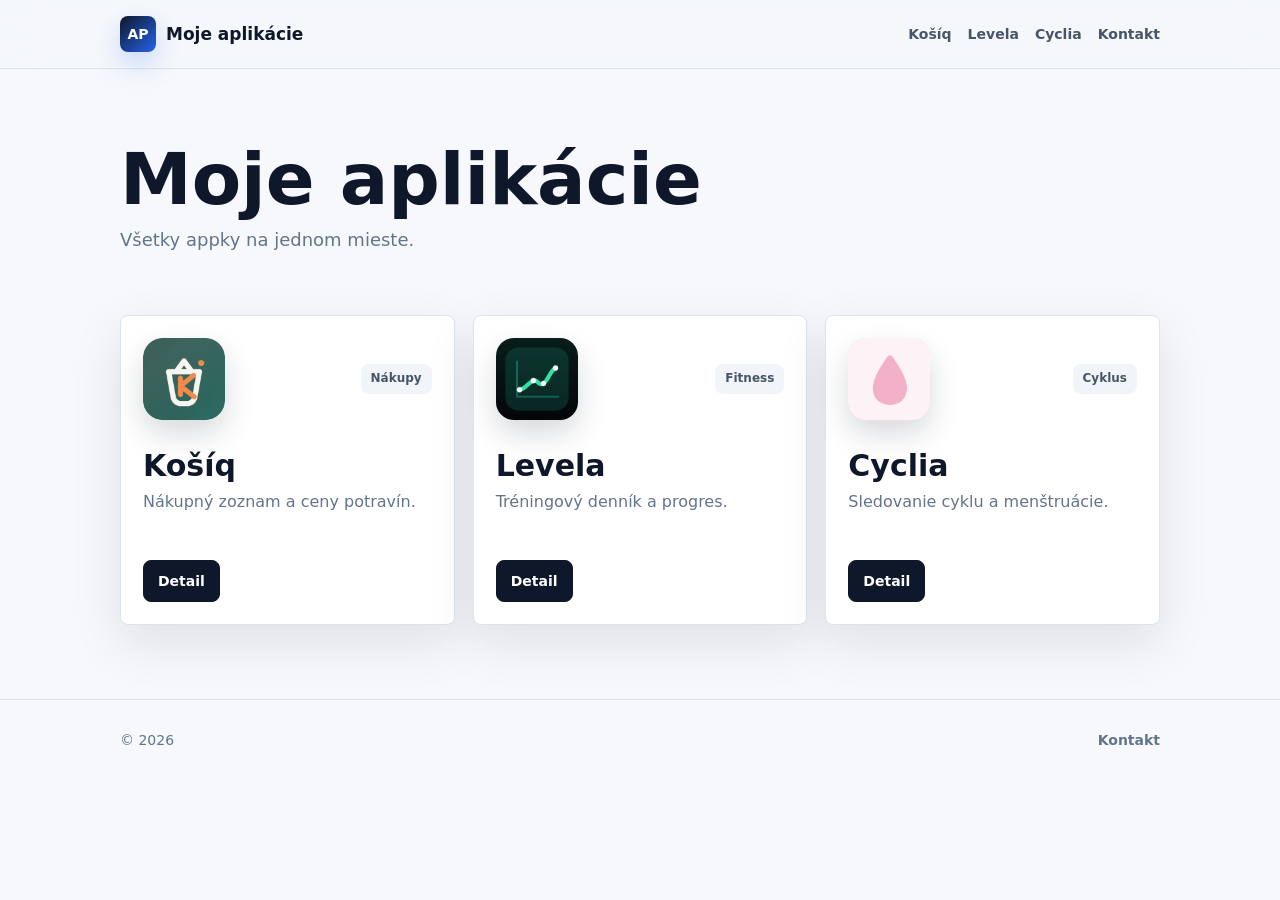
==== index.html @ 38c7a577 "initial commit" ====
<!doctype html>
<html lang="sk">
<head>
  <meta charset="utf-8">
  <meta name="viewport" content="width=device-width, initial-scale=1">
  <title>Moje aplikácie</title>
  <meta name="description" content="Prehľad aplikácií Košíq, Levela a Cyclia.">
  <meta name="theme-color" content="#0f172a">
  <style>
    :root {
      color-scheme: light;
      --bg: #f6f8fb;
      --card: #ffffff;
      --ink: #0f172a;
      --muted: #64748b;
      --line: #dbe3ee;
      --blue: #2563eb;
      --shadow: 0 18px 50px rgba(15, 23, 42, .10);
      --radius: 8px;
      --container: 1040px;
    }

    * {
      box-sizing: border-box;
    }

    html {
      scroll-behavior: smooth;
    }

    body {
      margin: 0;
      font-family: Inter, ui-sans-serif, system-ui, -apple-system, BlinkMacSystemFont, "Segoe UI", sans-serif;
      color: var(--ink);
      background: var(--bg);
      line-height: 1.45;
      letter-spacing: 0;
    }

    a {
      color: inherit;
      text-decoration: none;
    }

    img {
      display: block;
      max-width: 100%;
    }

    .container {
      width: min(var(--container), calc(100% - 40px));
      margin: 0 auto;
    }

    .header {
      border-bottom: 1px solid var(--line);
      background: rgba(246, 248, 251, .9);
      backdrop-filter: blur(16px);
      position: sticky;
      top: 0;
      z-index: 10;
    }

    .nav {
      min-height: 68px;
      display: flex;
      align-items: center;
      justify-content: space-between;
      gap: 20px;
    }

    .brand {
      display: inline-flex;
      align-items: center;
      gap: 10px;
      font-weight: 850;
      font-size: 17px;
    }

    .brand-mark {
      display: grid;
      place-items: center;
      width: 36px;
      height: 36px;
      border-radius: var(--radius);
      color: #fff;
      background: linear-gradient(135deg, #0f172a, #2563eb);
      font-size: 14px;
      box-shadow: 0 12px 28px rgba(37, 99, 235, .24);
    }

    .nav-links {
      display: flex;
      align-items: center;
      gap: 16px;
      color: #475569;
      font-size: 14px;
      font-weight: 750;
    }

    .nav-links a:hover,
    .nav-links a:focus-visible {
      color: var(--ink);
    }

    .hero {
      padding: 74px 0 36px;
    }

    h1,
    h2,
    h3,
    p {
      margin-top: 0;
    }

    h1 {
      margin-bottom: 12px;
      font-size: clamp(42px, 7vw, 72px);
      line-height: 1;
      letter-spacing: 0;
    }

    .lead {
      max-width: 560px;
      margin-bottom: 0;
      color: var(--muted);
      font-size: 18px;
    }

    .apps {
      padding: 26px 0 74px;
    }

    .grid {
      display: grid;
      grid-template-columns: repeat(3, minmax(0, 1fr));
      gap: 18px;
    }

    .app-card {
      min-height: 310px;
      display: flex;
      flex-direction: column;
      padding: 22px;
      border: 1px solid var(--line);
      border-radius: var(--radius);
      background: var(--card);
      box-shadow: var(--shadow);
    }

    .app-card:hover {
      transform: translateY(-2px);
      transition: transform .18s ease;
    }

    .app-top {
      display: flex;
      align-items: center;
      justify-content: space-between;
      gap: 16px;
      margin-bottom: 30px;
    }

    .icon {
      width: 82px;
      height: 82px;
      border-radius: 18px;
      overflow: hidden;
      flex: 0 0 auto;
      background: #e2e8f0;
      box-shadow: 0 14px 30px rgba(15, 23, 42, .16);
    }

    .icon img {
      width: 100%;
      height: 100%;
      object-fit: cover;
    }

    .tag {
      min-height: 30px;
      display: inline-flex;
      align-items: center;
      padding: 0 10px;
      border-radius: var(--radius);
      background: #f1f5f9;
      color: #475569;
      font-size: 12px;
      font-weight: 850;
    }

    h2 {
      margin-bottom: 8px;
      font-size: 30px;
      line-height: 1.08;
      letter-spacing: 0;
    }

    .app-card p {
      margin-bottom: 22px;
      color: var(--muted);
    }

    .actions {
      display: flex;
      flex-wrap: wrap;
      gap: 10px;
      margin-top: auto;
    }

    .button {
      min-height: 42px;
      display: inline-flex;
      align-items: center;
      justify-content: center;
      padding: 0 14px;
      border-radius: var(--radius);
      border: 1px solid var(--line);
      background: #fff;
      color: var(--ink);
      font-weight: 850;
      font-size: 14px;
    }

    .button.primary {
      border-color: var(--ink);
      background: var(--ink);
      color: #fff;
    }

    .button:hover,
    .button:focus-visible {
      border-color: #94a3b8;
    }

    .footer {
      padding: 30px 0;
      border-top: 1px solid var(--line);
      color: var(--muted);
      font-size: 14px;
    }

    .footer-row {
      display: flex;
      align-items: center;
      justify-content: space-between;
      gap: 16px;
    }

    .footer-links {
      display: flex;
      flex-wrap: wrap;
      gap: 14px;
      font-weight: 750;
    }

    @media (max-width: 880px) {
      .grid {
        grid-template-columns: 1fr;
      }
    }

    @media (max-width: 620px) {
      .nav {
        align-items: flex-start;
        flex-direction: column;
        padding: 15px 0;
      }

      .nav-links {
        width: 100%;
        overflow-x: auto;
        padding-bottom: 2px;
      }

      .hero {
        padding-top: 52px;
      }

      .app-card {
        min-height: 0;
      }

      .footer-row {
        align-items: flex-start;
        flex-direction: column;
      }
    }
  </style>
</head>
<body>
  <header class="header">
    <div class="container nav">
      <a class="brand" href="#top" aria-label="Domov">
        <span class="brand-mark">AP</span>
        <span>Moje aplikácie</span>
      </a>
      <nav class="nav-links" aria-label="Navigacia">
        <a href="#kosiq">Košíq</a>
        <a href="#levela">Levela</a>
        <a href="#cyclia">Cyclia</a>
        <a href="mailto:lukas.bakuliak@gmail.com">Kontakt</a>
      </nav>
    </div>
  </header>

  <main id="top">
    <section class="hero">
      <div class="container">
        <h1>Moje aplikácie</h1>
        <p class="lead">Všetky appky na jednom mieste.</p>
      </div>
    </section>

    <section class="apps">
      <div class="container grid">
        <article class="app-card" id="kosiq">
          <div class="app-top">
            <span class="icon"><img src="kosiq/assets/icon-ios-1024.png" alt="Ikona aplikacie Košíq"></span>
            <span class="tag">Nákupy</span>
          </div>
          <h2>Košíq</h2>
          <p>Nákupný zoznam a ceny potravín.</p>
          <div class="actions">
            <a class="button primary" href="kosiq/index_kosiq.html">Detail</a>
          </div>
        </article>

        <article class="app-card" id="levela">
          <div class="app-top">
            <span class="icon"><img src="levela/assets/icon-ios-1024.png" alt="Ikona aplikacie Levela"></span>
            <span class="tag">Fitness</span>
          </div>
          <h2>Levela</h2>
          <p>Tréningový denník a progres.</p>
          <div class="actions">
            <a class="button primary" href="levela/index_levela.html">Detail</a>
          </div>
        </article>

        <article class="app-card" id="cyclia">
          <div class="app-top">
            <span class="icon"><img src="cyclia/assets/icon-ios-512.jpg" alt="Ikona aplikacie Cyclia"></span>
            <span class="tag">Cyklus</span>
          </div>
          <h2>Cyclia</h2>
          <p>Sledovanie cyklu a menštruácie.</p>
          <div class="actions">
            <a class="button primary" href="cyclia/index.html">Detail</a>
          </div>
        </article>
      </div>
    </section>
  </main>

  <footer class="footer">
    <div class="container footer-row">
      <div>© 2026</div>
      <div class="footer-links">
        <a href="mailto:lukas.bakuliak@gmail.com">Kontakt</a>
      </div>
    </div>
  </footer>
</body>
</html>
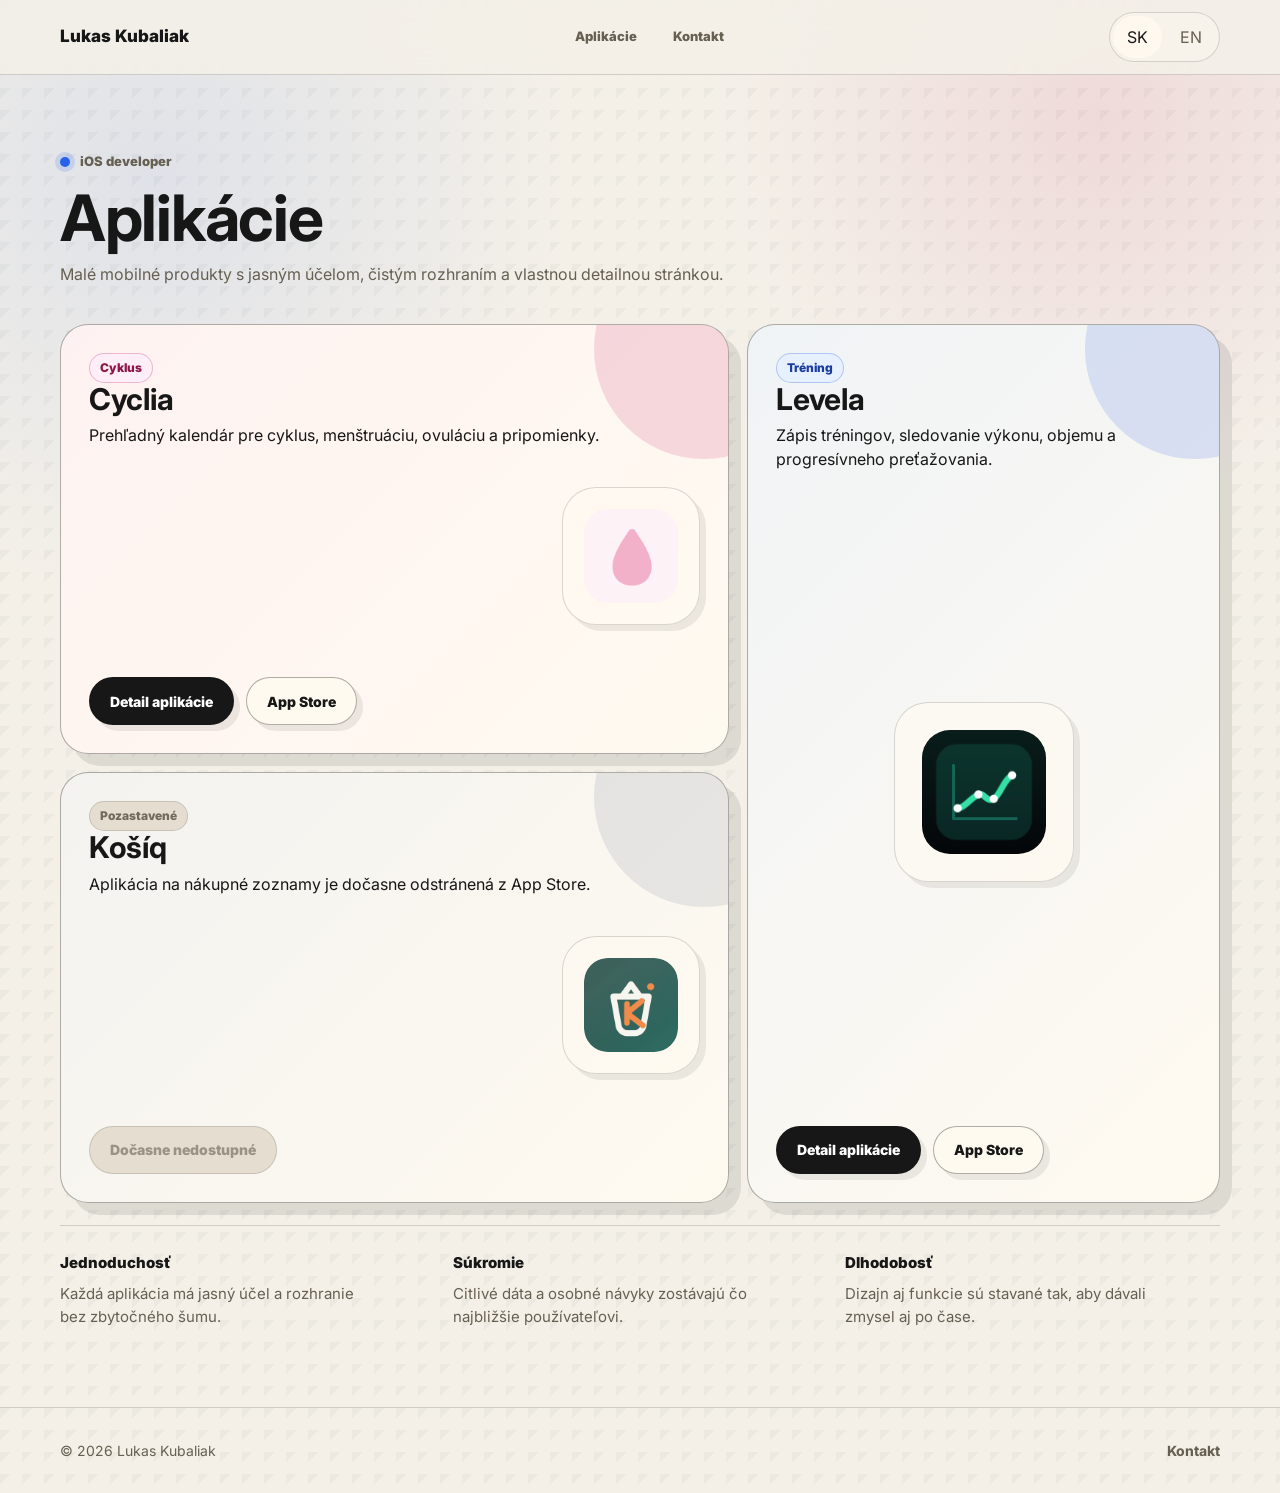
==== commit 0edd07a9: "re ui" ====
--- a/index.html
+++ b/index.html
@@ -3,364 +3,107 @@
 <head>
   <meta charset="utf-8">
   <meta name="viewport" content="width=device-width, initial-scale=1">
-  <title>Moje aplikácie</title>
-  <meta name="description" content="Prehľad aplikácií Košíq, Levela a Cyclia.">
-  <meta name="theme-color" content="#0f172a">
-  <style>
-    :root {
-      color-scheme: light;
-      --bg: #f6f8fb;
-      --card: #ffffff;
-      --ink: #0f172a;
-      --muted: #64748b;
-      --line: #dbe3ee;
-      --blue: #2563eb;
-      --shadow: 0 18px 50px rgba(15, 23, 42, .10);
-      --radius: 8px;
-      --container: 1040px;
-    }
-
-    * {
-      box-sizing: border-box;
-    }
-
-    html {
-      scroll-behavior: smooth;
-    }
-
-    body {
-      margin: 0;
-      font-family: Inter, ui-sans-serif, system-ui, -apple-system, BlinkMacSystemFont, "Segoe UI", sans-serif;
-      color: var(--ink);
-      background: var(--bg);
-      line-height: 1.45;
-      letter-spacing: 0;
-    }
-
-    a {
-      color: inherit;
-      text-decoration: none;
-    }
-
-    img {
-      display: block;
-      max-width: 100%;
-    }
-
-    .container {
-      width: min(var(--container), calc(100% - 40px));
-      margin: 0 auto;
-    }
-
-    .header {
-      border-bottom: 1px solid var(--line);
-      background: rgba(246, 248, 251, .9);
-      backdrop-filter: blur(16px);
-      position: sticky;
-      top: 0;
-      z-index: 10;
-    }
-
-    .nav {
-      min-height: 68px;
-      display: flex;
-      align-items: center;
-      justify-content: space-between;
-      gap: 20px;
-    }
-
-    .brand {
-      display: inline-flex;
-      align-items: center;
-      gap: 10px;
-      font-weight: 850;
-      font-size: 17px;
-    }
-
-    .brand-mark {
-      display: grid;
-      place-items: center;
-      width: 36px;
-      height: 36px;
-      border-radius: var(--radius);
-      color: #fff;
-      background: linear-gradient(135deg, #0f172a, #2563eb);
-      font-size: 14px;
-      box-shadow: 0 12px 28px rgba(37, 99, 235, .24);
-    }
-
-    .nav-links {
-      display: flex;
-      align-items: center;
-      gap: 16px;
-      color: #475569;
-      font-size: 14px;
-      font-weight: 750;
-    }
-
-    .nav-links a:hover,
-    .nav-links a:focus-visible {
-      color: var(--ink);
-    }
-
-    .hero {
-      padding: 74px 0 36px;
-    }
-
-    h1,
-    h2,
-    h3,
-    p {
-      margin-top: 0;
-    }
-
-    h1 {
-      margin-bottom: 12px;
-      font-size: clamp(42px, 7vw, 72px);
-      line-height: 1;
-      letter-spacing: 0;
-    }
-
-    .lead {
-      max-width: 560px;
-      margin-bottom: 0;
-      color: var(--muted);
-      font-size: 18px;
-    }
-
-    .apps {
-      padding: 26px 0 74px;
-    }
-
-    .grid {
-      display: grid;
-      grid-template-columns: repeat(3, minmax(0, 1fr));
-      gap: 18px;
-    }
-
-    .app-card {
-      min-height: 310px;
-      display: flex;
-      flex-direction: column;
-      padding: 22px;
-      border: 1px solid var(--line);
-      border-radius: var(--radius);
-      background: var(--card);
-      box-shadow: var(--shadow);
-    }
-
-    .app-card:hover {
-      transform: translateY(-2px);
-      transition: transform .18s ease;
-    }
-
-    .app-top {
-      display: flex;
-      align-items: center;
-      justify-content: space-between;
-      gap: 16px;
-      margin-bottom: 30px;
-    }
-
-    .icon {
-      width: 82px;
-      height: 82px;
-      border-radius: 18px;
-      overflow: hidden;
-      flex: 0 0 auto;
-      background: #e2e8f0;
-      box-shadow: 0 14px 30px rgba(15, 23, 42, .16);
-    }
-
-    .icon img {
-      width: 100%;
-      height: 100%;
-      object-fit: cover;
-    }
-
-    .tag {
-      min-height: 30px;
-      display: inline-flex;
-      align-items: center;
-      padding: 0 10px;
-      border-radius: var(--radius);
-      background: #f1f5f9;
-      color: #475569;
-      font-size: 12px;
-      font-weight: 850;
-    }
-
-    h2 {
-      margin-bottom: 8px;
-      font-size: 30px;
-      line-height: 1.08;
-      letter-spacing: 0;
-    }
-
-    .app-card p {
-      margin-bottom: 22px;
-      color: var(--muted);
-    }
-
-    .actions {
-      display: flex;
-      flex-wrap: wrap;
-      gap: 10px;
-      margin-top: auto;
-    }
-
-    .button {
-      min-height: 42px;
-      display: inline-flex;
-      align-items: center;
-      justify-content: center;
-      padding: 0 14px;
-      border-radius: var(--radius);
-      border: 1px solid var(--line);
-      background: #fff;
-      color: var(--ink);
-      font-weight: 850;
-      font-size: 14px;
-    }
-
-    .button.primary {
-      border-color: var(--ink);
-      background: var(--ink);
-      color: #fff;
-    }
-
-    .button:hover,
-    .button:focus-visible {
-      border-color: #94a3b8;
-    }
-
-    .footer {
-      padding: 30px 0;
-      border-top: 1px solid var(--line);
-      color: var(--muted);
-      font-size: 14px;
-    }
-
-    .footer-row {
-      display: flex;
-      align-items: center;
-      justify-content: space-between;
-      gap: 16px;
-    }
-
-    .footer-links {
-      display: flex;
-      flex-wrap: wrap;
-      gap: 14px;
-      font-weight: 750;
-    }
-
-    @media (max-width: 880px) {
-      .grid {
-        grid-template-columns: 1fr;
-      }
-    }
-
-    @media (max-width: 620px) {
-      .nav {
-        align-items: flex-start;
-        flex-direction: column;
-        padding: 15px 0;
-      }
-
-      .nav-links {
-        width: 100%;
-        overflow-x: auto;
-        padding-bottom: 2px;
-      }
-
-      .hero {
-        padding-top: 52px;
-      }
-
-      .app-card {
-        min-height: 0;
-      }
-
-      .footer-row {
-        align-items: flex-start;
-        flex-direction: column;
-      }
-    }
-  </style>
+  <title>Aplikácie | Lukas Kubaliak</title>
+  <meta name="description" content="Prehľad iOS aplikácií Cyclia, Levela a Košíq od Lukasa Kubaliaka.">
+  <meta name="theme-color" content="#F4F0E8">
+  <link rel="icon" href="cyclia/assets/icon-ios-512.jpg" type="image/jpeg">
+  <link rel="preconnect" href="https://fonts.googleapis.com">
+  <link rel="preconnect" href="https://fonts.gstatic.com" crossorigin>
+  <link href="https://fonts.googleapis.com/css2?family=Inter:wght@450;550;650;750;850&amp;display=swap" rel="stylesheet">
+  <link rel="stylesheet" href="assets/site.css">
 </head>
 <body>
-  <header class="header">
+  <header class="site-header">
     <div class="container nav">
       <a class="brand" href="#top" aria-label="Domov">
-        <span class="brand-mark">AP</span>
-        <span>Moje aplikácie</span>
+        <span>Lukas Kubaliak</span>
       </a>
-      <nav class="nav-links" aria-label="Navigacia">
-        <a href="#kosiq">Košíq</a>
-        <a href="#levela">Levela</a>
-        <a href="#cyclia">Cyclia</a>
+      <nav class="nav-links" aria-label="Hlavná navigácia">
+        <a href="#apps">Aplikácie</a>
         <a href="mailto:lukas.bakuliak@gmail.com">Kontakt</a>
       </nav>
+      <div class="language-switch" aria-label="Výber jazyka">
+        <button type="button" data-lang="sk">SK</button>
+        <button type="button" data-lang="en">EN</button>
+      </div>
     </div>
   </header>
 
   <main id="top">
-    <section class="hero">
+    <section class="section" id="apps">
       <div class="container">
-        <h1>Moje aplikácie</h1>
-        <p class="lead">Všetky appky na jednom mieste.</p>
-      </div>
-    </section>
+        <div class="section-head">
+          <p class="section-kicker">iOS developer</p>
+          <h2>Aplikácie</h2>
+          <p>Malé mobilné produkty s jasným účelom, čistým rozhraním a vlastnou detailnou stránkou.</p>
+        </div>
 
-    <section class="apps">
-      <div class="container grid">
-        <article class="app-card" id="kosiq">
-          <div class="app-top">
-            <span class="icon"><img src="kosiq/assets/icon-ios-1024.png" alt="Ikona aplikacie Košíq"></span>
-            <span class="tag">Nákupy</span>
-          </div>
-          <h2>Košíq</h2>
-          <p>Nákupný zoznam a ceny potravín.</p>
-          <div class="actions">
-            <a class="button primary" href="kosiq/index_kosiq.html">Detail</a>
-          </div>
-        </article>
+        <div class="app-map">
+          <article class="app-tile tile-large" style="--app:#be185d;--app-soft:#fce7f3">
+            <div>
+              <span class="badge">Cyklus</span>
+              <h3>Cyclia</h3>
+              <p>Prehľadný kalendár pre cyklus, menštruáciu, ovuláciu a pripomienky.</p>
+            </div>
+            <div class="tile-icon"><img src="cyclia/assets/icon-ios-512.jpg" alt=""></div>
+            <div class="actions">
+              <a class="button primary" href="cyclia/index.html">Detail aplikácie</a>
+              <a class="button" href="https://apps.apple.com/app/cyclia/6759656776">App Store</a>
+            </div>
+          </article>
 
-        <article class="app-card" id="levela">
-          <div class="app-top">
-            <span class="icon"><img src="levela/assets/icon-ios-1024.png" alt="Ikona aplikacie Levela"></span>
-            <span class="tag">Fitness</span>
-          </div>
-          <h2>Levela</h2>
-          <p>Tréningový denník a progres.</p>
-          <div class="actions">
-            <a class="button primary" href="levela/index_levela.html">Detail</a>
-          </div>
-        </article>
+          <article class="app-tile tile-tall" style="--app:#1d4ed8;--app-soft:#dbeafe">
+            <div>
+              <span class="badge">Tréning</span>
+              <h3>Levela</h3>
+              <p>Zápis tréningov, sledovanie výkonu, objemu a progresívneho preťažovania.</p>
+            </div>
+            <div class="tile-icon"><img src="levela/assets/icon-ios-1024.png" alt=""></div>
+            <div class="actions">
+              <a class="button primary" href="levela/index_levela.html">Detail aplikácie</a>
+              <a class="button" href="https://apps.apple.com/sk/app/levela-gym-progress-tracker/id6780174826">App Store</a>
+            </div>
+          </article>
 
-        <article class="app-card" id="cyclia">
-          <div class="app-top">
-            <span class="icon"><img src="cyclia/assets/icon-ios-512.jpg" alt="Ikona aplikacie Cyclia"></span>
-            <span class="tag">Cyklus</span>
-          </div>
-          <h2>Cyclia</h2>
-          <p>Sledovanie cyklu a menštruácie.</p>
-          <div class="actions">
-            <a class="button primary" href="cyclia/index.html">Detail</a>
-          </div>
-        </article>
+          <article class="app-tile tile-paused disabled" style="--app:#64748b;--app-soft:#e2e8f0">
+            <div>
+              <span class="badge neutral">Pozastavené</span>
+              <h3>Košíq</h3>
+              <p>Aplikácia na nákupné zoznamy je dočasne odstránená z App Store.</p>
+            </div>
+            <div class="tile-icon"><img src="kosiq/assets/icon-ios-1024.png" alt=""></div>
+            <div class="actions">
+              <span class="button disabled" aria-disabled="true">Dočasne nedostupné</span>
+            </div>
+          </article>
+        </div>
+
+        <div class="approach-strip" aria-label="Prístup">
+          <article>
+            <span>Jednoduchosť</span>
+            <p>Každá aplikácia má jasný účel a rozhranie bez zbytočného šumu.</p>
+          </article>
+          <article>
+            <span>Súkromie</span>
+            <p>Citlivé dáta a osobné návyky zostávajú čo najbližšie používateľovi.</p>
+          </article>
+          <article>
+            <span>Dlhodobosť</span>
+            <p>Dizajn aj funkcie sú stavané tak, aby dávali zmysel aj po čase.</p>
+          </article>
+        </div>
       </div>
     </section>
   </main>
 
-  <footer class="footer">
+  <footer class="site-footer">
     <div class="container footer-row">
-      <div>© 2026</div>
+      <div>© 2026 Lukas Kubaliak</div>
       <div class="footer-links">
         <a href="mailto:lukas.bakuliak@gmail.com">Kontakt</a>
       </div>
     </div>
   </footer>
+  <script src="assets/i18n.js?v=2"></script>
 </body>
 </html>
--- a/assets/site.css
+++ b/assets/site.css
@@ -0,0 +1,1124 @@
+:root {
+  color-scheme: light;
+  --bg: #f4f0e8;
+  --surface: #fffaf0;
+  --surface-soft: #ebe5d8;
+  --ink: #171717;
+  --muted: #666052;
+  --line: rgba(23, 23, 23, .16);
+  --line-strong: rgba(23, 23, 23, .34);
+  --primary: #171717;
+  --accent: #2563eb;
+  --accent-soft: #dbeafe;
+  --shadow: 12px 12px 0 rgba(23, 23, 23, .10);
+  --shadow-soft: 6px 6px 0 rgba(23, 23, 23, .08);
+  --radius: 18px;
+  --container: 1160px;
+  --app: #2563eb;
+  --app-soft: #dbeafe;
+}
+
+* {
+  box-sizing: border-box;
+}
+
+html {
+  scroll-behavior: smooth;
+}
+
+body {
+  margin: 0;
+  font-family: Inter, ui-sans-serif, system-ui, -apple-system, BlinkMacSystemFont, "Segoe UI", sans-serif;
+  color: var(--ink);
+  background:
+    radial-gradient(circle at 12% 12%, rgba(37, 99, 235, .10), transparent 26rem),
+    radial-gradient(circle at 86% 8%, rgba(190, 24, 93, .10), transparent 24rem),
+    linear-gradient(135deg, rgba(23, 23, 23, .035) 25%, transparent 25%) 0 0 / 22px 22px,
+    var(--bg);
+  line-height: 1.5;
+  letter-spacing: 0;
+  -webkit-font-smoothing: antialiased;
+}
+
+a {
+  color: inherit;
+  text-decoration: none;
+}
+
+img {
+  display: block;
+  max-width: 100%;
+}
+
+h1,
+h2,
+h3,
+p {
+  margin-top: 0;
+}
+
+.container {
+  width: min(var(--container), calc(100% - 40px));
+  margin: 0 auto;
+}
+
+.site-header {
+  position: sticky;
+  top: 0;
+  z-index: 20;
+  border-bottom: 1px solid var(--line);
+  background: rgba(244, 240, 232, .86);
+  backdrop-filter: blur(18px);
+}
+
+.nav {
+  min-height: 74px;
+  display: flex;
+  align-items: center;
+  justify-content: space-between;
+  gap: 24px;
+}
+
+.brand {
+  display: inline-flex;
+  align-items: center;
+  gap: 12px;
+  font-size: 17px;
+  font-weight: 850;
+}
+
+.brand-mark,
+.brand-icon {
+  display: grid;
+  place-items: center;
+  width: 40px;
+  height: 40px;
+  border: 1px solid var(--line-strong);
+  border-radius: 14px;
+  background: var(--surface);
+  color: var(--ink);
+  box-shadow: var(--shadow-soft);
+  font-size: 13px;
+  font-weight: 850;
+  overflow: hidden;
+}
+
+.brand-icon img {
+  width: 100%;
+  height: 100%;
+  object-fit: cover;
+}
+
+.nav-links {
+  display: flex;
+  align-items: center;
+  gap: 8px;
+  color: var(--muted);
+  font-size: 13px;
+  font-weight: 850;
+}
+
+.nav-links a,
+.lang a,
+.language-switch button {
+  min-height: 42px;
+  display: inline-flex;
+  align-items: center;
+  justify-content: center;
+  padding: 0 14px;
+  border-radius: 999px;
+}
+
+.nav-links a:hover,
+.nav-links a:focus-visible,
+.lang a:hover,
+.lang a:focus-visible,
+.lang a.active,
+.language-switch button:hover,
+.language-switch button:focus-visible,
+.language-switch button.active {
+  background: rgba(255, 250, 240, .72);
+  color: var(--ink);
+  outline: none;
+}
+
+.nav-cta {
+  border: 1px solid var(--line-strong);
+  background: var(--ink) !important;
+  color: #fff !important;
+  box-shadow: var(--shadow-soft);
+}
+
+.lang {
+  display: inline-flex;
+  align-items: center;
+  gap: 4px;
+  color: var(--muted);
+  font-size: 13px;
+  font-weight: 850;
+}
+
+.language-switch {
+  display: inline-flex;
+  align-items: center;
+  gap: 4px;
+  padding: 3px;
+  border: 1px solid var(--line);
+  border-radius: 999px;
+  background: rgba(255, 250, 240, .44);
+}
+
+.language-switch button {
+  cursor: pointer;
+  border: 0;
+  background: transparent;
+  color: var(--muted);
+  font: inherit;
+}
+
+.hero,
+.section,
+.final-section {
+  padding: 74px 0;
+}
+
+.hero-grid,
+.split {
+  display: grid;
+  grid-template-columns: minmax(0, 1fr) minmax(340px, .86fr);
+  align-items: center;
+  gap: 56px;
+}
+
+.hero-intro {
+  display: grid;
+  grid-template-columns: auto minmax(240px, 520px) auto;
+  align-items: center;
+  gap: 22px;
+  margin-bottom: 36px;
+  padding: 14px;
+  border: 1px solid var(--line);
+  border-radius: 999px;
+  background: rgba(255, 250, 240, .62);
+}
+
+.hero-intro p {
+  margin: 0;
+  color: var(--muted);
+  font-size: 15px;
+  font-weight: 650;
+}
+
+.hero-intro .actions {
+  margin-top: 0;
+  justify-content: flex-end;
+}
+
+.app-orbit {
+  display: grid;
+  grid-template-columns: repeat(12, 1fr);
+  gap: 16px;
+  align-items: stretch;
+}
+
+.orbit-card {
+  position: relative;
+  min-height: 180px;
+  display: flex;
+  flex-direction: column;
+  justify-content: space-between;
+  padding: 20px;
+  border: 1px solid var(--line-strong);
+  border-radius: 28px;
+  background:
+    radial-gradient(circle at 86% 10%, color-mix(in srgb, var(--app) 13%, transparent), transparent 9rem),
+    var(--surface);
+  box-shadow: var(--shadow-soft);
+}
+
+.orbit-card::after {
+  content: "";
+  position: absolute;
+  inset: 12px;
+  border: 1px dashed rgba(23, 23, 23, .12);
+  border-radius: 21px;
+  pointer-events: none;
+}
+
+.orbit-cyclia {
+  grid-column: 1 / span 5;
+}
+
+.orbit-levela {
+  grid-column: 6 / span 4;
+  margin-top: 34px;
+}
+
+.orbit-kosiq {
+  grid-column: 10 / span 3;
+  margin-top: -18px;
+}
+
+.orbit-card.is-paused {
+  background: rgba(229, 222, 208, .68);
+}
+
+.orbit-index {
+  color: color-mix(in srgb, var(--app) 68%, var(--ink));
+  font-size: 13px;
+  font-weight: 850;
+}
+
+.orbit-main {
+  display: flex;
+  align-items: center;
+  gap: 14px;
+  margin: 18px 0;
+}
+
+.orbit-main h3 {
+  margin-bottom: 2px;
+  font-size: 28px;
+}
+
+.orbit-main p {
+  margin: 0;
+  color: var(--muted);
+  font-size: 14px;
+  font-weight: 650;
+}
+
+.eyebrow {
+  display: inline-flex;
+  align-items: center;
+  min-height: 34px;
+  padding: 0 12px;
+  border: 1px solid color-mix(in srgb, var(--app) 35%, var(--line));
+  border-radius: 999px;
+  background: color-mix(in srgb, var(--app-soft) 75%, #fff);
+  color: color-mix(in srgb, var(--app) 72%, #111);
+  font-size: 13px;
+  font-weight: 850;
+}
+
+h1 {
+  max-width: 760px;
+  margin: 18px 0 18px;
+  font-size: clamp(44px, 6.6vw, 80px);
+  line-height: .96;
+  letter-spacing: -.02em;
+}
+
+body > main > .hero:first-child h1 {
+  text-wrap: balance;
+}
+
+h2 {
+  margin-bottom: 12px;
+  font-size: clamp(34px, 5vw, 64px);
+  line-height: 1;
+  letter-spacing: -.02em;
+}
+
+h3 {
+  margin-bottom: 8px;
+  font-size: 30px;
+  line-height: 1.08;
+  letter-spacing: -.01em;
+}
+
+.lead,
+.section-head p,
+.card p,
+.muted {
+  color: var(--muted);
+}
+
+.lead {
+  max-width: 640px;
+  margin-bottom: 0;
+  font-size: clamp(18px, 2vw, 22px);
+  line-height: 1.5;
+}
+
+.actions {
+  display: flex;
+  flex-wrap: wrap;
+  align-items: center;
+  gap: 12px;
+  margin-top: 28px;
+}
+
+.button {
+  min-height: 48px;
+  display: inline-flex;
+  align-items: center;
+  justify-content: center;
+  gap: 8px;
+  padding: 0 20px;
+  border: 1px solid var(--line-strong);
+  border-radius: 999px;
+  background: var(--surface);
+  color: var(--ink);
+  font-size: 14px;
+  font-weight: 850;
+  box-shadow: var(--shadow-soft);
+  transition: transform .18s ease, box-shadow .18s ease, background .18s ease;
+}
+
+.button:hover,
+.button:focus-visible {
+  transform: translate(-2px, -2px);
+  box-shadow: 9px 9px 0 rgba(23, 23, 23, .12);
+  outline: none;
+}
+
+.button.primary {
+  background: var(--ink);
+  color: #fff;
+}
+
+.button.disabled,
+.button[aria-disabled="true"] {
+  cursor: not-allowed;
+  border-color: rgba(23, 23, 23, .14);
+  background: #e5ded0;
+  color: #9a9282;
+  box-shadow: none;
+}
+
+.button.disabled:hover,
+.button[aria-disabled="true"]:hover {
+  transform: none;
+  box-shadow: none;
+}
+
+.section-head {
+  max-width: 760px;
+  margin-bottom: 38px;
+}
+
+.section-kicker {
+  display: inline-flex;
+  align-items: center;
+  gap: 10px;
+  margin-bottom: 14px;
+  color: var(--muted);
+  font-size: 13px;
+  font-weight: 850;
+}
+
+.section-kicker::before {
+  content: "";
+  width: 10px;
+  height: 10px;
+  border-radius: 50%;
+  background: var(--app);
+  box-shadow: 0 0 0 5px color-mix(in srgb, var(--app) 16%, transparent);
+}
+
+.grid-3 {
+  display: grid;
+  grid-template-columns: repeat(3, minmax(0, 1fr));
+  gap: 18px;
+}
+
+.grid-2 {
+  display: grid;
+  grid-template-columns: repeat(2, minmax(0, 1fr));
+  gap: 18px;
+}
+
+.card {
+  padding: 28px;
+  border: 1px solid var(--line-strong);
+  border-radius: var(--radius);
+  background: rgba(255, 250, 240, .82);
+  box-shadow: var(--shadow);
+}
+
+.card.compact {
+  padding: 20px;
+}
+
+.card.disabled {
+  background: rgba(229, 222, 208, .72);
+  box-shadow: none;
+  opacity: .82;
+}
+
+.app-card {
+  min-height: 340px;
+  display: flex;
+  flex-direction: column;
+}
+
+.portfolio-list {
+  display: grid;
+  gap: 28px;
+}
+
+.portfolio-card {
+  min-height: 500px;
+  display: grid;
+  grid-template-columns: minmax(0, .95fr) minmax(320px, .72fr);
+  align-items: stretch;
+  gap: 0;
+  border: 1px solid var(--line-strong);
+  border-radius: 28px;
+  background: var(--surface);
+  box-shadow: var(--shadow);
+  overflow: hidden;
+}
+
+.portfolio-card.disabled {
+  opacity: .78;
+}
+
+.portfolio-copy {
+  display: flex;
+  flex-direction: column;
+  justify-content: center;
+  padding: 44px;
+}
+
+.portfolio-copy h3 {
+  margin: 14px 0 14px;
+  font-size: clamp(42px, 5vw, 70px);
+}
+
+.portfolio-copy p {
+  max-width: 540px;
+  color: var(--muted);
+  font-size: 18px;
+}
+
+.portfolio-visual {
+  position: relative;
+  display: grid;
+  place-items: center;
+  min-height: 100%;
+  border-left: 1px solid var(--line);
+  background:
+    radial-gradient(circle at 50% 42%, color-mix(in srgb, var(--app) 22%, transparent), transparent 12rem),
+    linear-gradient(135deg, color-mix(in srgb, var(--app-soft) 60%, #fff), #fffaf0);
+}
+
+.portfolio-visual::before {
+  content: "";
+  position: absolute;
+  inset: 24px;
+  border: 1px dashed rgba(23, 23, 23, .18);
+  border-radius: 22px;
+}
+
+.portfolio-visual .app-icon {
+  width: 148px;
+  height: 148px;
+  border-radius: 34px;
+}
+
+.app-map {
+  display: grid;
+  grid-template-columns: repeat(12, 1fr);
+  grid-auto-rows: minmax(150px, auto);
+  gap: 18px;
+}
+
+.app-tile {
+  position: relative;
+  display: flex;
+  flex-direction: column;
+  justify-content: space-between;
+  gap: 24px;
+  min-height: 280px;
+  padding: 28px;
+  border: 1px solid var(--line-strong);
+  border-radius: 28px;
+  background:
+    linear-gradient(135deg, color-mix(in srgb, var(--app-soft) 42%, #fffaf0), var(--surface));
+  box-shadow: var(--shadow);
+  overflow: hidden;
+}
+
+.app-tile::before {
+  content: "";
+  position: absolute;
+  width: 220px;
+  height: 220px;
+  right: -86px;
+  top: -86px;
+  border-radius: 50%;
+  background: color-mix(in srgb, var(--app) 14%, transparent);
+}
+
+.app-tile > * {
+  position: relative;
+}
+
+.tile-large {
+  grid-column: 1 / span 7;
+  grid-row: span 2;
+  min-height: 430px;
+}
+
+.tile-tall {
+  grid-column: 8 / span 5;
+  grid-row: span 3;
+  min-height: 590px;
+}
+
+.tile-paused {
+  grid-column: 1 / span 7;
+}
+
+.tile-icon {
+  width: 138px;
+  height: 138px;
+  display: grid;
+  place-items: center;
+  align-self: flex-end;
+  border: 1px solid var(--line);
+  border-radius: 34px;
+  background: rgba(255, 250, 240, .62);
+  box-shadow: var(--shadow-soft);
+}
+
+.tile-icon img {
+  width: 94px;
+  height: 94px;
+  border-radius: 24px;
+}
+
+.approach-strip {
+  display: grid;
+  grid-template-columns: repeat(3, minmax(0, 1fr));
+  gap: 18px;
+  margin-top: 22px;
+  padding-top: 22px;
+  border-top: 1px solid var(--line);
+}
+
+.approach-strip article {
+  padding: 4px 0;
+}
+
+.approach-strip span {
+  display: block;
+  margin-bottom: 8px;
+  color: var(--ink);
+  font-size: 15px;
+  font-weight: 850;
+}
+
+.approach-strip p {
+  max-width: 320px;
+  margin: 0;
+  color: var(--muted);
+  font-size: 15px;
+  line-height: 1.55;
+}
+
+.tile-tall .tile-icon {
+  width: 180px;
+  height: 180px;
+  align-self: center;
+  margin: auto 0;
+}
+
+.tile-tall .tile-icon img {
+  width: 124px;
+  height: 124px;
+  border-radius: 28px;
+}
+
+.card-top {
+  display: flex;
+  align-items: flex-start;
+  justify-content: space-between;
+  gap: 18px;
+  margin-bottom: 24px;
+}
+
+.app-icon {
+  width: 76px;
+  height: 76px;
+  flex: 0 0 auto;
+  border: 1px solid rgba(23, 23, 23, .10);
+  border-radius: 22px;
+  overflow: hidden;
+  background: #e5ded0;
+  box-shadow: 0 14px 30px rgba(23, 23, 23, .14);
+}
+
+.badge {
+  display: inline-flex;
+  align-items: center;
+  min-height: 30px;
+  padding: 0 10px;
+  border: 1px solid color-mix(in srgb, var(--app) 26%, transparent);
+  border-radius: 999px;
+  background: color-mix(in srgb, var(--app-soft) 70%, #fff);
+  color: color-mix(in srgb, var(--app) 72%, #111);
+  font-size: 12px;
+  font-weight: 850;
+  white-space: nowrap;
+}
+
+.badge.neutral {
+  border-color: rgba(23, 23, 23, .14);
+  background: #e5ded0;
+  color: #726a5c;
+}
+
+.feature-list,
+.check-list {
+  display: grid;
+  gap: 10px;
+  margin: 20px 0 24px;
+  padding: 0;
+  list-style: none;
+}
+
+.feature-list li,
+.check-list li {
+  display: flex;
+  gap: 10px;
+  color: #3d382f;
+  font-size: 14px;
+  font-weight: 650;
+}
+
+.feature-list li::before,
+.check-list li::before {
+  content: "";
+  width: 7px;
+  height: 7px;
+  flex: 0 0 auto;
+  margin-top: 7px;
+  border-radius: 50%;
+  background: var(--app);
+}
+
+.microcopy {
+  margin-top: 14px;
+  color: var(--muted);
+  font-size: 14px;
+}
+
+.showcase {
+  position: relative;
+  padding: 18px;
+  border: 1px solid var(--line-strong);
+  border-radius: 28px;
+  background:
+    linear-gradient(135deg, rgba(255, 250, 240, .92), rgba(255, 250, 240, .68)),
+    var(--surface);
+  box-shadow: var(--shadow);
+  overflow: hidden;
+}
+
+.showcase::before {
+  content: "";
+  position: absolute;
+  width: 180px;
+  height: 180px;
+  right: -60px;
+  top: -60px;
+  border-radius: 50%;
+  background: rgba(37, 99, 235, .12);
+}
+
+.showcase-grid {
+  position: relative;
+  display: grid;
+  gap: 12px;
+}
+
+.mini-row {
+  display: grid;
+  grid-template-columns: auto 1fr auto;
+  align-items: center;
+  gap: 14px;
+  padding: 16px;
+  border: 1px solid var(--line);
+  border-radius: 20px;
+  background: rgba(255, 250, 240, .86);
+}
+
+.mini-row p {
+  margin: 0;
+  color: var(--muted);
+  font-size: 13px;
+  font-weight: 650;
+}
+
+.mini-row h3 {
+  margin: 0 0 2px;
+  font-size: 19px;
+}
+
+.phone-frame {
+  max-width: 320px;
+  margin: 0 auto;
+  padding: 12px;
+  border: 1px solid var(--line-strong);
+  border-radius: 32px;
+  background: #171717;
+  box-shadow: var(--shadow);
+}
+
+.phone-screen {
+  min-height: 520px;
+  padding: 18px;
+  border-radius: 24px;
+  background:
+    linear-gradient(180deg, color-mix(in srgb, var(--app-soft) 42%, #fff) 0%, #fffaf0 44%);
+  overflow: hidden;
+}
+
+.mock-section {
+  margin-bottom: 12px;
+  padding: 14px;
+  border: 1px solid var(--line);
+  border-radius: 18px;
+  background: rgba(255, 250, 240, .92);
+}
+
+.mock-section strong {
+  display: block;
+  margin-bottom: 4px;
+}
+
+.mock-section span,
+.mock-section small {
+  color: var(--muted);
+  font-weight: 650;
+}
+
+.bar {
+  height: 8px;
+  margin-top: 10px;
+  border-radius: 999px;
+  background: rgba(23, 23, 23, .10);
+  overflow: hidden;
+}
+
+.bar i {
+  display: block;
+  width: var(--w, 68%);
+  height: 100%;
+  border-radius: inherit;
+  background: var(--app);
+}
+
+.gallery {
+  display: grid;
+  grid-template-columns: repeat(4, minmax(0, 1fr));
+  gap: 16px;
+}
+
+.shot {
+  margin: 0;
+  padding: 12px;
+  border: 1px solid var(--line-strong);
+  border-radius: var(--radius);
+  background: var(--surface);
+  box-shadow: var(--shadow-soft);
+}
+
+.shot img {
+  width: 100%;
+  border-radius: 14px;
+  border: 1px solid var(--line);
+}
+
+.shot figcaption {
+  margin-top: 12px;
+  font-weight: 850;
+}
+
+.band {
+  border-top: 1px solid var(--line);
+  border-bottom: 1px solid var(--line);
+  background: rgba(255, 250, 240, .42);
+}
+
+.faq details {
+  padding: 18px 0;
+  border-bottom: 1px solid var(--line);
+}
+
+.faq details:last-child {
+  border-bottom: 0;
+}
+
+.faq summary {
+  cursor: pointer;
+  color: var(--ink);
+  font-weight: 850;
+}
+
+.faq details p {
+  margin: 10px 0 0;
+}
+
+.doc {
+  max-width: 820px;
+}
+
+.doc h1 {
+  font-size: clamp(40px, 6vw, 70px);
+}
+
+.doc h2 {
+  font-size: clamp(26px, 3vw, 40px);
+}
+
+.doc h3 {
+  margin-top: 26px;
+}
+
+.doc ul {
+  color: var(--muted);
+}
+
+.final-panel {
+  display: grid;
+  grid-template-columns: 1fr auto;
+  align-items: center;
+  gap: 28px;
+  padding: 34px;
+  border: 1px solid var(--line-strong);
+  border-radius: 28px;
+  background: var(--ink);
+  color: #fffaf0;
+  box-shadow: var(--shadow);
+}
+
+.final-panel p {
+  max-width: 680px;
+  margin-bottom: 0;
+  color: rgba(255, 250, 240, .72);
+}
+
+.final-panel .button {
+  border-color: rgba(255, 250, 240, .24);
+  background: #fffaf0;
+  color: var(--ink);
+}
+
+.final-panel .button.secondary {
+  background: transparent;
+  color: #fffaf0;
+}
+
+.site-footer {
+  padding: 32px 0;
+  border-top: 1px solid var(--line);
+  color: var(--muted);
+  font-size: 14px;
+}
+
+.footer-row {
+  display: flex;
+  align-items: center;
+  justify-content: space-between;
+  gap: 18px;
+}
+
+.footer-links {
+  display: flex;
+  flex-wrap: wrap;
+  gap: 14px;
+  font-weight: 750;
+}
+
+.visually-hidden {
+  position: absolute;
+  width: 1px;
+  height: 1px;
+  padding: 0;
+  margin: -1px;
+  overflow: hidden;
+  clip: rect(0, 0, 0, 0);
+  white-space: nowrap;
+  border: 0;
+}
+
+@media (max-width: 980px) {
+  .hero-grid,
+  .split,
+  .final-panel,
+  .portfolio-card {
+    grid-template-columns: 1fr;
+  }
+
+  .hero-intro {
+    grid-template-columns: 1fr;
+    border-radius: 28px;
+  }
+
+  .hero-intro .actions {
+    justify-content: flex-start;
+  }
+
+  .app-orbit,
+  .app-map {
+    grid-template-columns: 1fr;
+  }
+
+  .orbit-cyclia,
+  .orbit-levela,
+  .orbit-kosiq,
+  .tile-large,
+  .tile-tall,
+  .tile-paused {
+    grid-column: auto;
+    grid-row: auto;
+    margin-top: 0;
+    min-height: 0;
+  }
+
+  .portfolio-visual {
+    min-height: 260px;
+    border-left: 0;
+    border-top: 1px solid var(--line);
+  }
+
+  .grid-3,
+  .grid-2,
+  .gallery,
+  .approach-strip {
+    grid-template-columns: 1fr;
+  }
+
+  .app-card,
+  .portfolio-card {
+    min-height: 0;
+  }
+}
+
+@media (max-width: 700px) {
+  .container {
+    width: min(var(--container), calc(100% - 28px));
+  }
+
+  .nav {
+    min-height: 0;
+    flex-wrap: nowrap;
+    gap: 8px;
+    padding: 8px 0;
+  }
+
+  .brand {
+    flex: 0 1 132px;
+    min-width: 0;
+    gap: 9px;
+    font-size: 15px;
+  }
+
+  .brand > span:last-child {
+    overflow: hidden;
+    text-overflow: ellipsis;
+    white-space: nowrap;
+  }
+
+  .brand-icon,
+  .brand-mark {
+    width: 34px;
+    height: 34px;
+    border-radius: 12px;
+  }
+
+  .nav-links {
+    flex: 1 1 auto;
+    min-width: 0;
+    width: auto;
+    flex-wrap: nowrap;
+    gap: 6px;
+    overflow-x: auto;
+    padding-bottom: 2px;
+    scrollbar-width: none;
+  }
+
+  .nav-links::-webkit-scrollbar {
+    display: none;
+  }
+
+  .nav-links a {
+    flex: 0 0 auto;
+    min-height: 34px;
+    padding: 0 11px;
+    font-size: 12px;
+  }
+
+  .language-switch {
+    align-self: flex-start;
+    flex: 0 0 auto;
+    padding: 2px;
+  }
+
+  .language-switch button {
+    min-height: 32px;
+    padding: 0 10px;
+    font-size: 12px;
+  }
+
+  .hero,
+  .section,
+  .final-section {
+    padding: 58px 0;
+  }
+
+  h1 {
+    font-size: clamp(42px, 11vw, 58px);
+  }
+
+  h2 {
+    font-size: clamp(34px, 10vw, 50px);
+  }
+
+  .actions .button,
+  .final-panel .button {
+    width: 100%;
+  }
+
+  .mini-row {
+    grid-template-columns: auto 1fr;
+  }
+
+  .mini-row .badge {
+    grid-column: 1 / -1;
+    justify-self: start;
+  }
+
+  .portfolio-card,
+  .portfolio-copy,
+  .card,
+  .app-tile {
+    padding: 24px;
+  }
+
+  .studio-hero h1 {
+    margin-bottom: 28px;
+  }
+
+  .orbit-card {
+    min-height: 0;
+  }
+
+  .portfolio-visual {
+    min-height: 230px;
+  }
+
+  .portfolio-visual .app-icon {
+    width: 116px;
+    height: 116px;
+  }
+
+  .footer-row {
+    align-items: flex-start;
+    flex-direction: column;
+  }
+}
